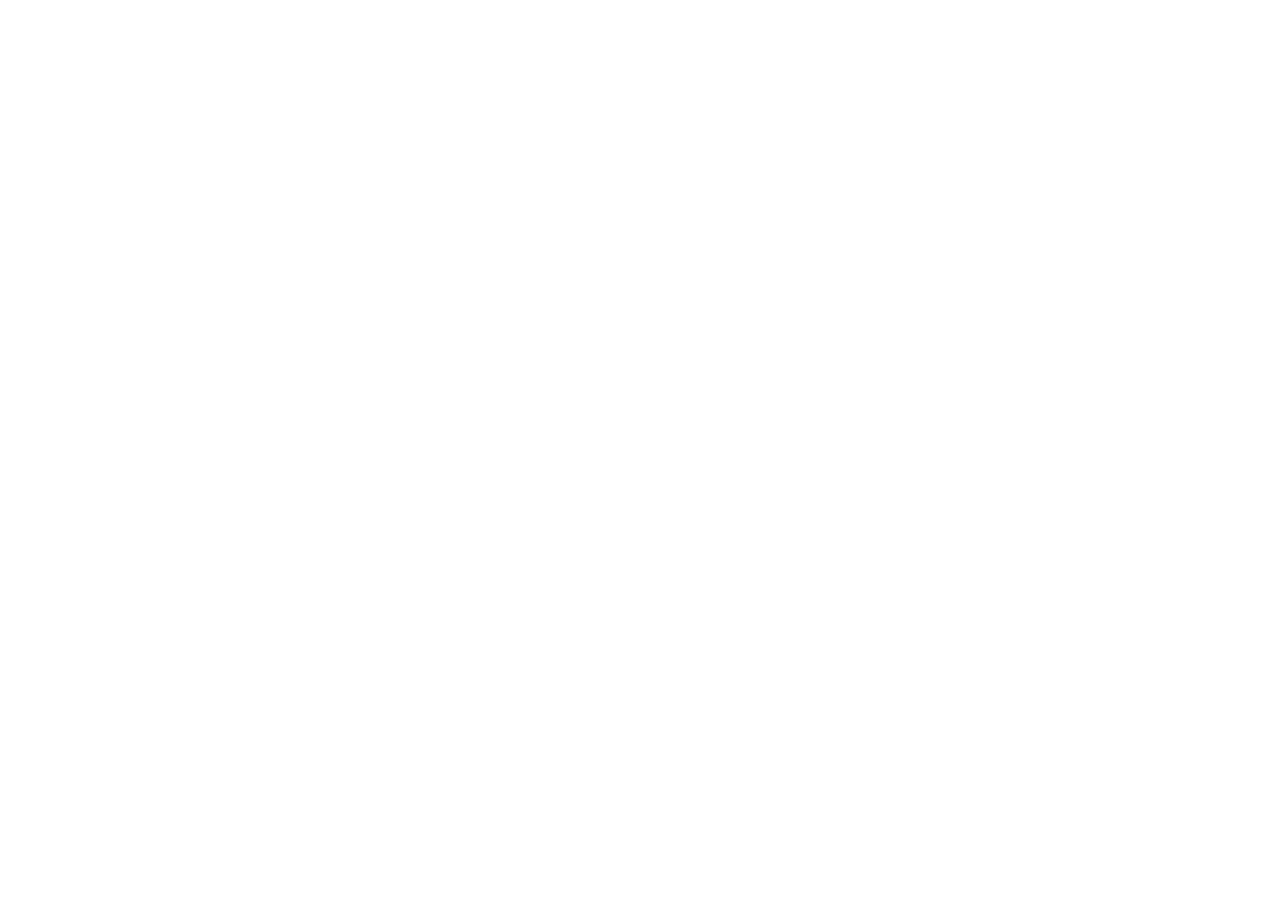
==== index.html @ 44aef46e "Inizializzazione file e img, creata struttura HTML e CSS con link" ====
<!DOCTYPE html>
<html lang="it">
<head>
    <meta charset="UTF-8">
    <meta http-equiv="X-UA-Compatible" content="IE=edge">
    <meta name="viewport" content="width=device-width, initial-scale=1.0">
    <title>Boolando</title>
    <link rel="stylesheet" href="style.css">
</head>
<body>
    <section>
        <div>
            
        </div>
    </section>
</body>
</html>
---- style.css ----
/* reset */
* {
    box-sizing: border-box;
    margin: 0;
    padding: 0;
  }
  /* commons */
  body{
      background-color:#ffffff;
  }
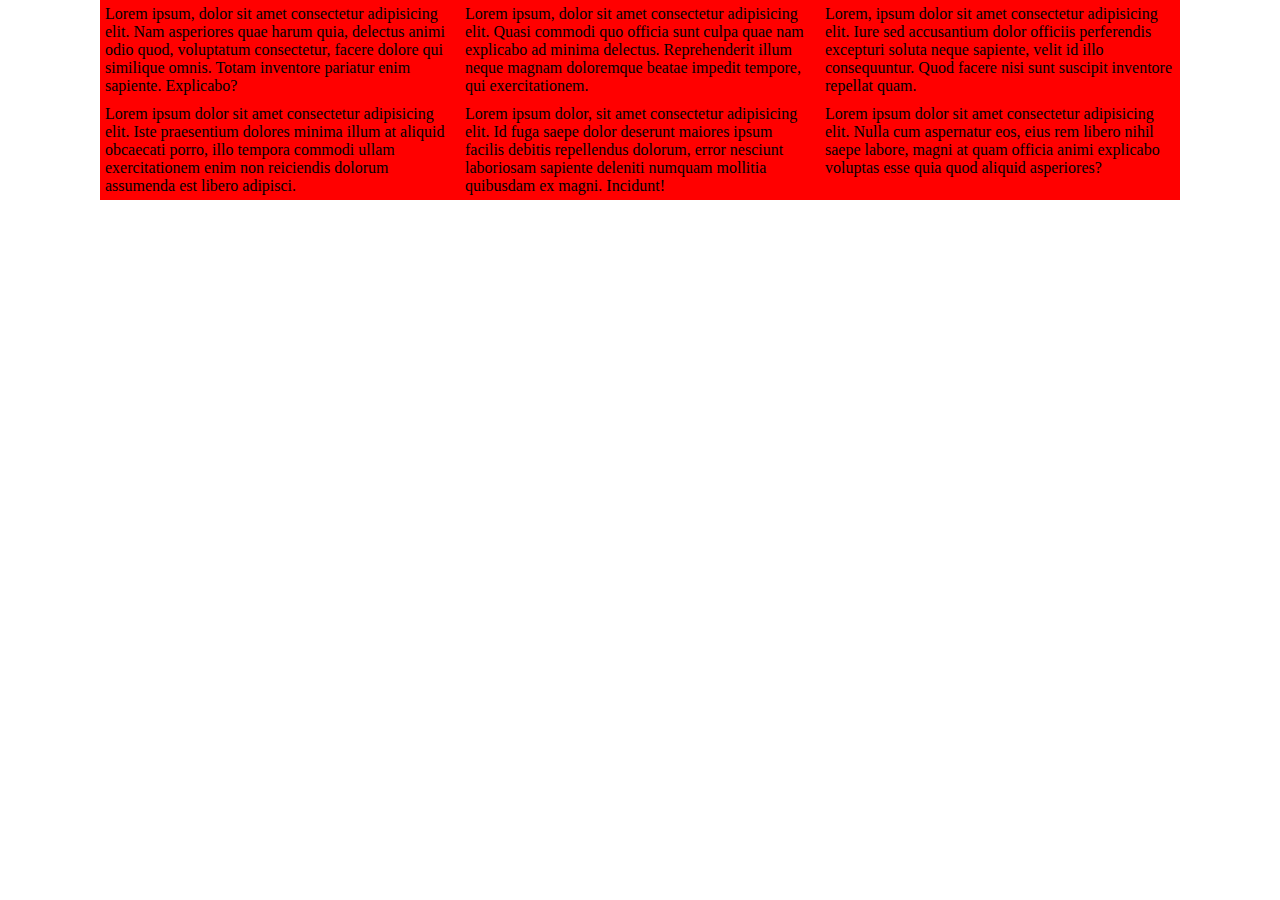
==== commit 94bc2809: "Divisione in blocchi e utilizzo flex per dividere le celle" ====
--- a/index.html
+++ b/index.html
@@ -9,8 +9,27 @@
 </head>
 <body>
     <section>
-        <div>
-            
+        <div class="container">
+            <div class="flex-container">
+                <div class="box">
+                    <div class="product">Lorem ipsum, dolor sit amet consectetur adipisicing elit. Nam asperiores quae harum quia, delectus animi odio quod, voluptatum consectetur, facere dolore qui similique omnis. Totam inventore pariatur enim sapiente. Explicabo?</div>
+                </div>
+                <div class="box">
+                    <div class="product">Lorem ipsum, dolor sit amet consectetur adipisicing elit. Quasi commodi quo officia sunt culpa quae nam explicabo ad minima delectus. Reprehenderit illum neque magnam doloremque beatae impedit tempore, qui exercitationem.</div>
+                </div>
+                <div class="box">
+                    <div class="product">Lorem, ipsum dolor sit amet consectetur adipisicing elit. Iure sed accusantium dolor officiis perferendis excepturi soluta neque sapiente, velit id illo consequuntur. Quod facere nisi sunt suscipit inventore repellat quam.</div>
+                </div>
+                <div class="box">
+                    <div class="product">Lorem ipsum dolor sit amet consectetur adipisicing elit. Iste praesentium dolores minima illum at aliquid obcaecati porro, illo tempora commodi ullam exercitationem enim non reiciendis dolorum assumenda est libero adipisci.</div>
+                </div>
+                <div class="box">
+                    <div class="product">Lorem ipsum dolor, sit amet consectetur adipisicing elit. Id fuga saepe dolor deserunt maiores ipsum facilis debitis repellendus dolorum, error nesciunt laboriosam sapiente deleniti numquam mollitia quibusdam ex magni. Incidunt!</div>
+                </div>
+                <div class="box">
+                    <div class="product">Lorem ipsum dolor sit amet consectetur adipisicing elit. Nulla cum aspernatur eos, eius rem libero nihil saepe labore, magni at quam officia animi explicabo voluptas esse quia quod aliquid asperiores?</div>
+                </div>
+            </div>
         </div>
     </section>
 </body>
--- a/style.css
+++ b/style.css
@@ -1,10 +1,26 @@
 /* reset */
 * {
-    box-sizing: border-box;
-    margin: 0;
-    padding: 0;
-  }
-  /* commons */
-  body{
-      background-color:#ffffff;
-  }+  box-sizing: border-box;
+  margin: 0;
+  padding: 0;
+}
+/* commons */
+body {
+  background-color: #ffffff;
+}
+
+/* layout */
+.container {
+  max-width: 1100px;
+  margin: 0 auto;
+  padding: 0 10px;
+}
+.flex-container {
+  display: flex;
+  flex-wrap: wrap;
+}
+.box {
+  background-color: red; /* da eliminare, solo per visualizzazione */
+  width: calc(100% / 3);
+  padding: 5px;
+}
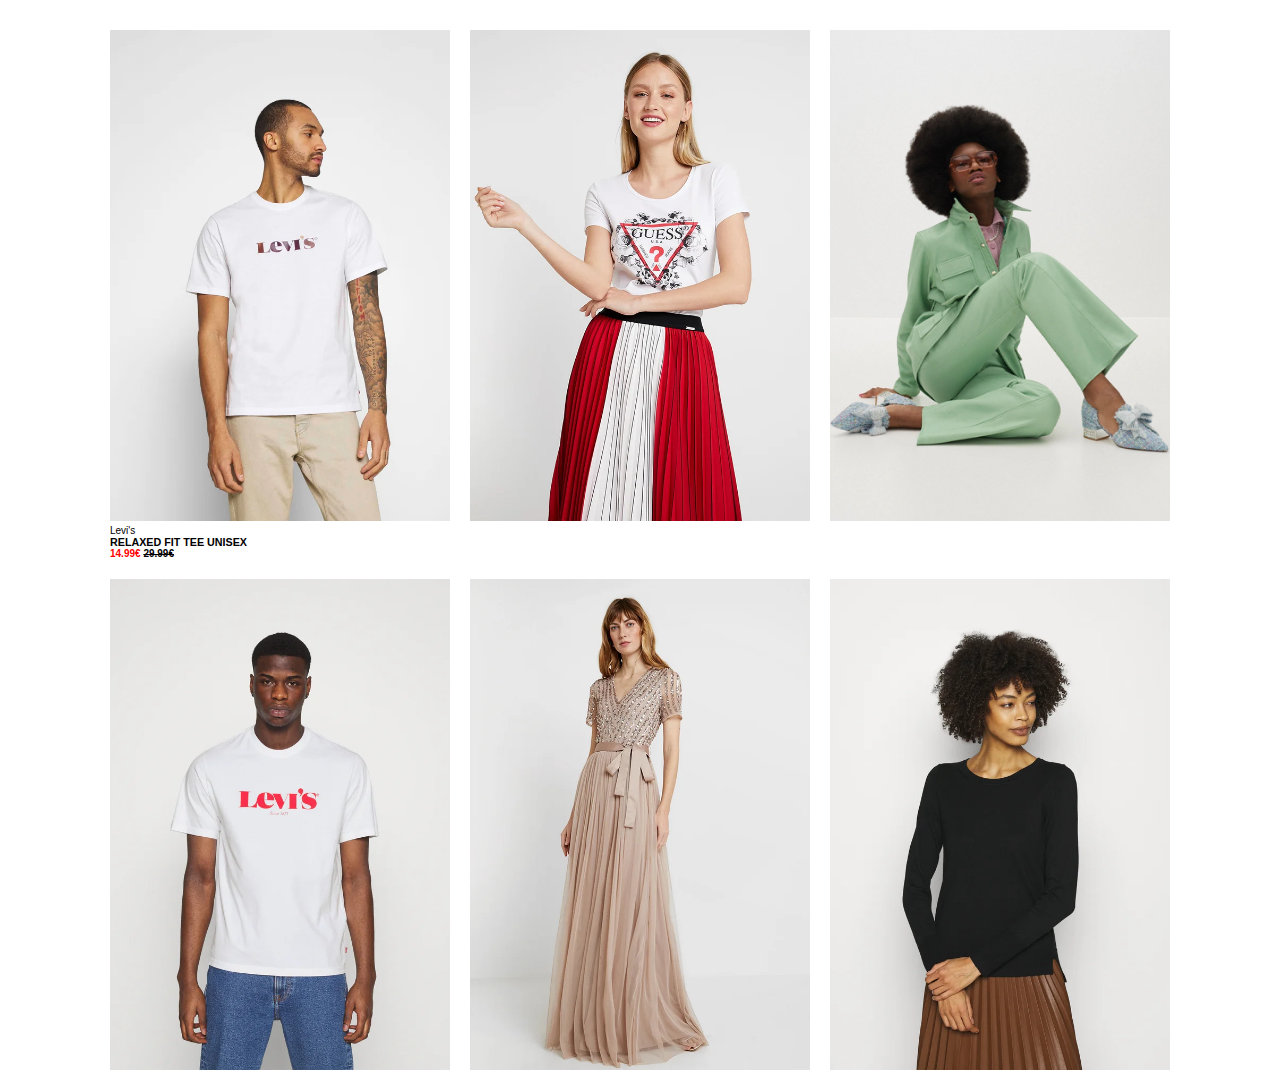
==== commit e8fbdc3f: "Creata prima descrizione prodotto" ====
--- a/index.html
+++ b/index.html
@@ -1,36 +1,46 @@
 <!DOCTYPE html>
 <html lang="it">
-<head>
-    <meta charset="UTF-8">
-    <meta http-equiv="X-UA-Compatible" content="IE=edge">
-    <meta name="viewport" content="width=device-width, initial-scale=1.0">
+  <head>
+    <meta charset="UTF-8" />
+    <meta http-equiv="X-UA-Compatible" content="IE=edge" />
+    <meta name="viewport" content="width=device-width, initial-scale=1.0" />
     <title>Boolando</title>
-    <link rel="stylesheet" href="style.css">
-</head>
-<body>
+    <link rel="stylesheet" href="style.css" />
+  </head>
+  <body>
     <section>
-        <div class="container">
-            <div class="flex-container">
-                <div class="box">
-                    <div class="product">Lorem ipsum, dolor sit amet consectetur adipisicing elit. Nam asperiores quae harum quia, delectus animi odio quod, voluptatum consectetur, facere dolore qui similique omnis. Totam inventore pariatur enim sapiente. Explicabo?</div>
-                </div>
-                <div class="box">
-                    <div class="product">Lorem ipsum, dolor sit amet consectetur adipisicing elit. Quasi commodi quo officia sunt culpa quae nam explicabo ad minima delectus. Reprehenderit illum neque magnam doloremque beatae impedit tempore, qui exercitationem.</div>
-                </div>
-                <div class="box">
-                    <div class="product">Lorem, ipsum dolor sit amet consectetur adipisicing elit. Iure sed accusantium dolor officiis perferendis excepturi soluta neque sapiente, velit id illo consequuntur. Quod facere nisi sunt suscipit inventore repellat quam.</div>
-                </div>
-                <div class="box">
-                    <div class="product">Lorem ipsum dolor sit amet consectetur adipisicing elit. Iste praesentium dolores minima illum at aliquid obcaecati porro, illo tempora commodi ullam exercitationem enim non reiciendis dolorum assumenda est libero adipisci.</div>
-                </div>
-                <div class="box">
-                    <div class="product">Lorem ipsum dolor, sit amet consectetur adipisicing elit. Id fuga saepe dolor deserunt maiores ipsum facilis debitis repellendus dolorum, error nesciunt laboriosam sapiente deleniti numquam mollitia quibusdam ex magni. Incidunt!</div>
-                </div>
-                <div class="box">
-                    <div class="product">Lorem ipsum dolor sit amet consectetur adipisicing elit. Nulla cum aspernatur eos, eius rem libero nihil saepe labore, magni at quam officia animi explicabo voluptas esse quia quod aliquid asperiores?</div>
-                </div>
+      <div class="container">
+        <div class="flex-container">
+          <div class="box">
+            <div class="product"><img src="img/1.webp" alt="" />
+                <p>Levi's</p>
+                <h6>RELAXED FIT TEE UNISEX</h6>
+                <p><span class="red-txt">14.99€</span> <span class="deleted-txt"> 29.99€</span></p>
             </div>
+          </div>
+          <div class="box">
+            <div class="product"><img src="img/2.webp" alt="" /></div>
+          </div>
+          <div class="box">
+            <div class="product"><img src="img/3.webp" alt="" /></div>
+          </div>
+          <div class="box">
+            <div class="product">
+              <img src="img/4.webp" alt="" />
+            </div>
+          </div>
+          <div class="box">
+            <div class="product">
+              <img src="img/5.webp" alt="" />
+            </div>
+          </div>
+          <div class="box">
+            <div class="product">
+              <img src="img/6.webp" alt="" />
+            </div>
+          </div>
         </div>
+      </div>
     </section>
-</body>
-</html>+  </body>
+</html>
--- a/style.css
+++ b/style.css
@@ -7,6 +7,23 @@
 /* commons */
 body {
   background-color: #ffffff;
+  font-family: -apple-system, BlinkMacSystemFont, 'Segoe UI', Roboto, Oxygen, Ubuntu, Cantarell, 'Open Sans', 'Helvetica Neue', sans-serif;
+}
+p{
+ font-size: 10px;
+
+}
+img {
+  width: 100%;
+}
+.red-txt{
+    color: red;
+}
+.deleted-txt{
+    text-decoration:line-through;
+}
+span{
+    font-weight: bolder;
 }
 
 /* layout */
@@ -18,9 +35,10 @@
 .flex-container {
   display: flex;
   flex-wrap: wrap;
+  margin-top: 20px;
 }
 .box {
-  background-color: red; /* da eliminare, solo per visualizzazione */
   width: calc(100% / 3);
-  padding: 5px;
+  padding: 10px;
 }
+
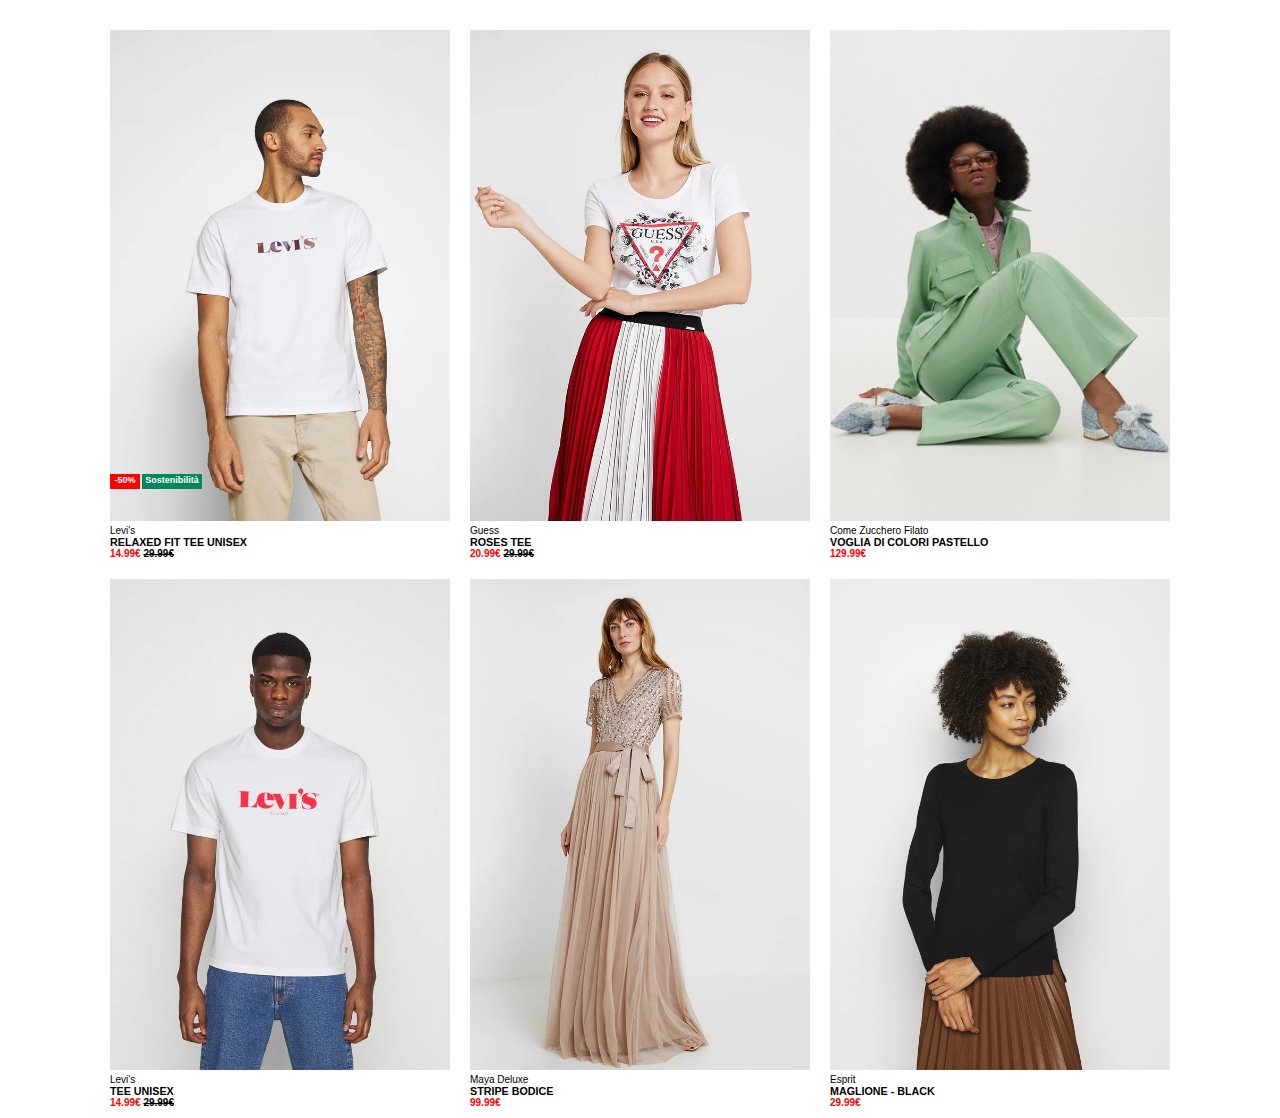
==== commit ad0320d1: "Create tutte le descrizioni e aggiunti i badge al CSS e HTML al primo prodotto" ====
--- a/index.html
+++ b/index.html
@@ -16,27 +16,47 @@
                 <p>Levi's</p>
                 <h6>RELAXED FIT TEE UNISEX</h6>
                 <p><span class="red-txt">14.99€</span> <span class="deleted-txt"> 29.99€</span></p>
+                <span class="discount"> -50&percnt; </span>
+                <span class="sosten"> Sostenibilità</span>
             </div>
           </div>
           <div class="box">
-            <div class="product"><img src="img/2.webp" alt="" /></div>
+            <div class="product"><img src="img/2.webp" alt="" />
+                <p>Guess</p>
+                <h6>ROSES TEE</h6>
+                <p><span class="red-txt">20.99€</span> <span class="deleted-txt"> 29.99€</span></p>
+                
+            </div>
           </div>
           <div class="box">
-            <div class="product"><img src="img/3.webp" alt="" /></div>
+            <div class="product"><img src="img/3.webp" alt="" />
+                <p>Come Zucchero Filato</p>
+                <h6>VOGLIA DI COLORI PASTELLO</h6>
+                <p><span class="red-txt">129.99€</span></p>
+            </div>
           </div>
           <div class="box">
             <div class="product">
               <img src="img/4.webp" alt="" />
+              <p>Levi's</p>
+                <h6>TEE UNISEX</h6>
+                <p><span class="red-txt">14.99€</span> <span class="deleted-txt"> 29.99€</span></p>
             </div>
           </div>
           <div class="box">
             <div class="product">
               <img src="img/5.webp" alt="" />
+              <p>Maya Deluxe</p>
+                <h6>STRIPE BODICE</h6>
+                <p><span class="red-txt">99.99€</span></p>
             </div>
           </div>
           <div class="box">
             <div class="product">
               <img src="img/6.webp" alt="" />
+              <p>Esprit</p>
+                <h6>MAGLIONE - BLACK</h6>
+                <p><span class="red-txt">29.99€</span></span></p>
             </div>
           </div>
         </div>
--- a/style.css
+++ b/style.css
@@ -25,6 +25,29 @@
 span{
     font-weight: bolder;
 }
+.discount{
+    background-color: red;
+    color: white;
+    position: absolute;
+    bottom: 80px;
+    font-size:9px;
+    text-align: center;
+    border: 1px solid red;
+    width: 30px;
+    height: 15px;
+}
+.sosten{
+    background-color: #00875a;
+    color: white;
+    position: absolute;
+    bottom: 80px;
+    left: 42px;
+    font-size: 9px;
+    text-align: center;
+    border: 1px solid #00875a;
+    width: 60px;
+    height: 15px;
+}
 
 /* layout */
 .container {
@@ -40,5 +63,7 @@
 .box {
   width: calc(100% / 3);
   padding: 10px;
+  position: relative
 }
 
+
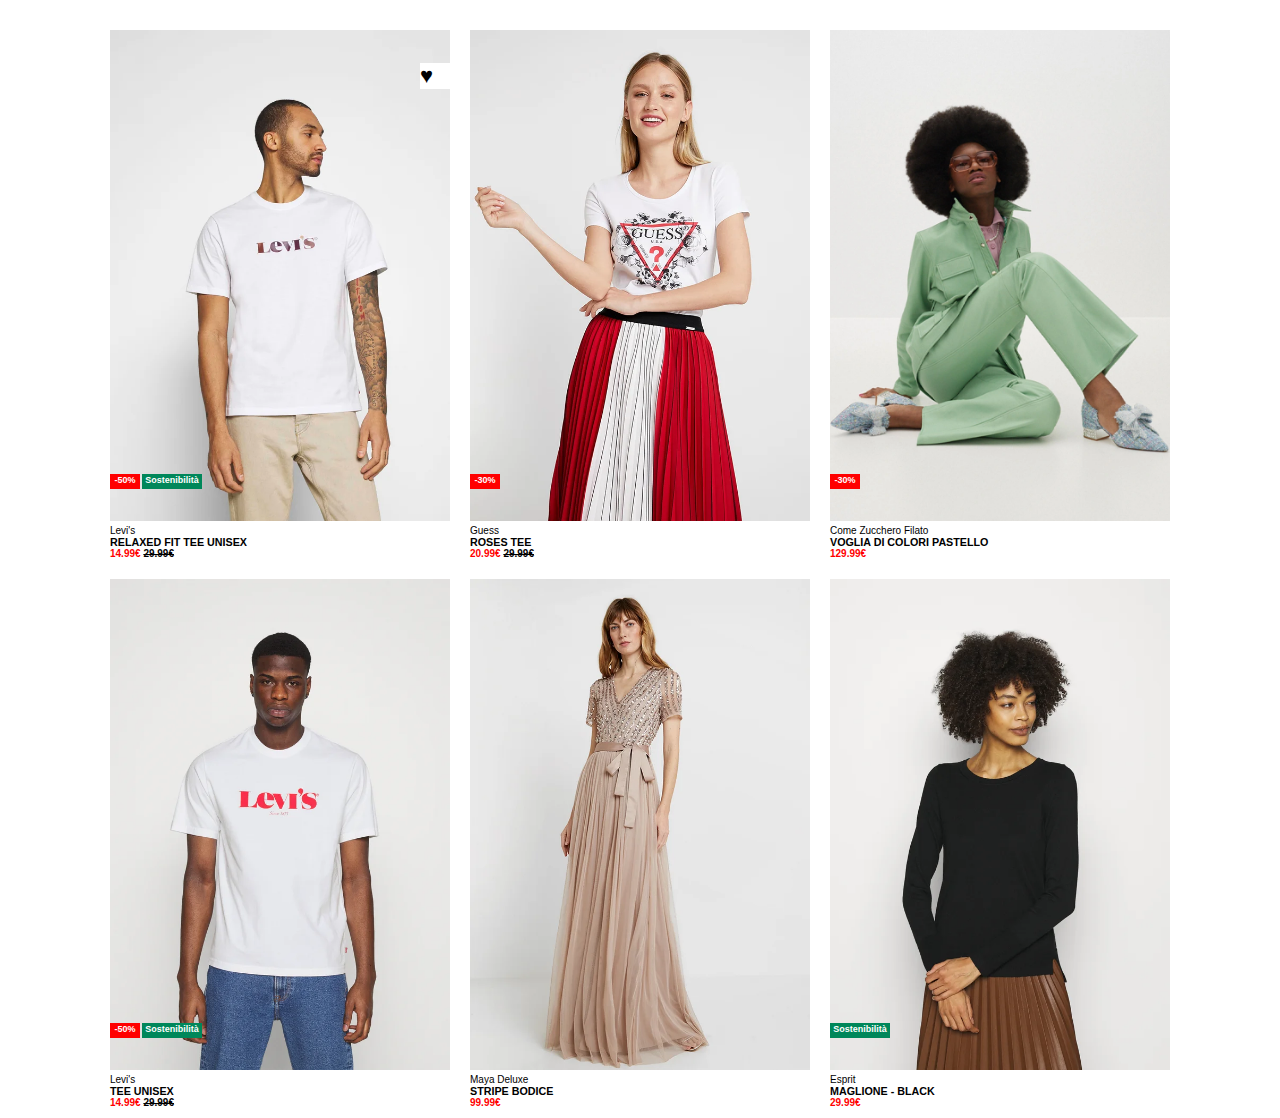
==== commit 10850e76: "Terminata parte badge e inizializzata sezione cuore" ====
--- a/index.html
+++ b/index.html
@@ -18,6 +18,8 @@
                 <p><span class="red-txt">14.99€</span> <span class="deleted-txt"> 29.99€</span></p>
                 <span class="discount"> -50&percnt; </span>
                 <span class="sosten"> Sostenibilità</span>
+                <div><span class="heart">&hearts;</span></div>
+                
             </div>
           </div>
           <div class="box">
@@ -25,6 +27,7 @@
                 <p>Guess</p>
                 <h6>ROSES TEE</h6>
                 <p><span class="red-txt">20.99€</span> <span class="deleted-txt"> 29.99€</span></p>
+                <span class="discount"> -30&percnt; </span>
                 
             </div>
           </div>
@@ -33,6 +36,7 @@
                 <p>Come Zucchero Filato</p>
                 <h6>VOGLIA DI COLORI PASTELLO</h6>
                 <p><span class="red-txt">129.99€</span></p>
+                <span class="discount"> -30&percnt; </span>
             </div>
           </div>
           <div class="box">
@@ -41,6 +45,8 @@
               <p>Levi's</p>
                 <h6>TEE UNISEX</h6>
                 <p><span class="red-txt">14.99€</span> <span class="deleted-txt"> 29.99€</span></p>
+                <span class="discount"> -50&percnt; </span>
+                <span class="sosten"> Sostenibilità</span>
             </div>
           </div>
           <div class="box">
@@ -57,6 +63,7 @@
               <p>Esprit</p>
                 <h6>MAGLIONE - BLACK</h6>
                 <p><span class="red-txt">29.99€</span></span></p>
+                <span class="sosten onebadge"> Sostenibilità</span>
             </div>
           </div>
         </div>
--- a/style.css
+++ b/style.css
@@ -7,46 +7,63 @@
 /* commons */
 body {
   background-color: #ffffff;
-  font-family: -apple-system, BlinkMacSystemFont, 'Segoe UI', Roboto, Oxygen, Ubuntu, Cantarell, 'Open Sans', 'Helvetica Neue', sans-serif;
+  font-family: -apple-system, BlinkMacSystemFont, "Segoe UI", Roboto, Oxygen,
+    Ubuntu, Cantarell, "Open Sans", "Helvetica Neue", sans-serif;
 }
-p{
- font-size: 10px;
-
+p {
+  font-size: 10px;
 }
 img {
   width: 100%;
 }
-.red-txt{
+.red-txt {
+  color: red;
+}
+.deleted-txt {
+  text-decoration: line-through;
+}
+span {
+  font-weight: bolder;
+}
+.discount {
+  background-color: red;
+  color: white;
+  position: absolute;
+  bottom: 80px;
+  font-size: 9px;
+  text-align: center;
+  border: 1px solid red;
+  width: 30px;
+  height: 15px;
+}
+.sosten {
+  background-color: #00875a;
+  color: white;
+  position: absolute;
+  bottom: 80px;
+  left: 42px;
+  font-size: 9px;
+  text-align: center;
+  border: 1px solid #00875a;
+  width: 60px;
+  height: 15px;
+}
+.onebadge{
+    left: 10px;
+}
+.heart{
+    color: black;
+    background-color: white;
+    cursor: pointer;
+    position: absolute;
+    bottom: 480px;
+    left: 320px;
+    width: 100%;
+    height: %;
+    font-size: 22px; 
+}
+.heart:hover{
     color: red;
-}
-.deleted-txt{
-    text-decoration:line-through;
-}
-span{
-    font-weight: bolder;
-}
-.discount{
-    background-color: red;
-    color: white;
-    position: absolute;
-    bottom: 80px;
-    font-size:9px;
-    text-align: center;
-    border: 1px solid red;
-    width: 30px;
-    height: 15px;
-}
-.sosten{
-    background-color: #00875a;
-    color: white;
-    position: absolute;
-    bottom: 80px;
-    left: 42px;
-    font-size: 9px;
-    text-align: center;
-    border: 1px solid #00875a;
-    width: 60px;
-    height: 15px;
 }
 
 /* layout */
@@ -63,7 +80,5 @@
 .box {
   width: calc(100% / 3);
   padding: 10px;
-  position: relative
+  position: relative;
 }
-
-
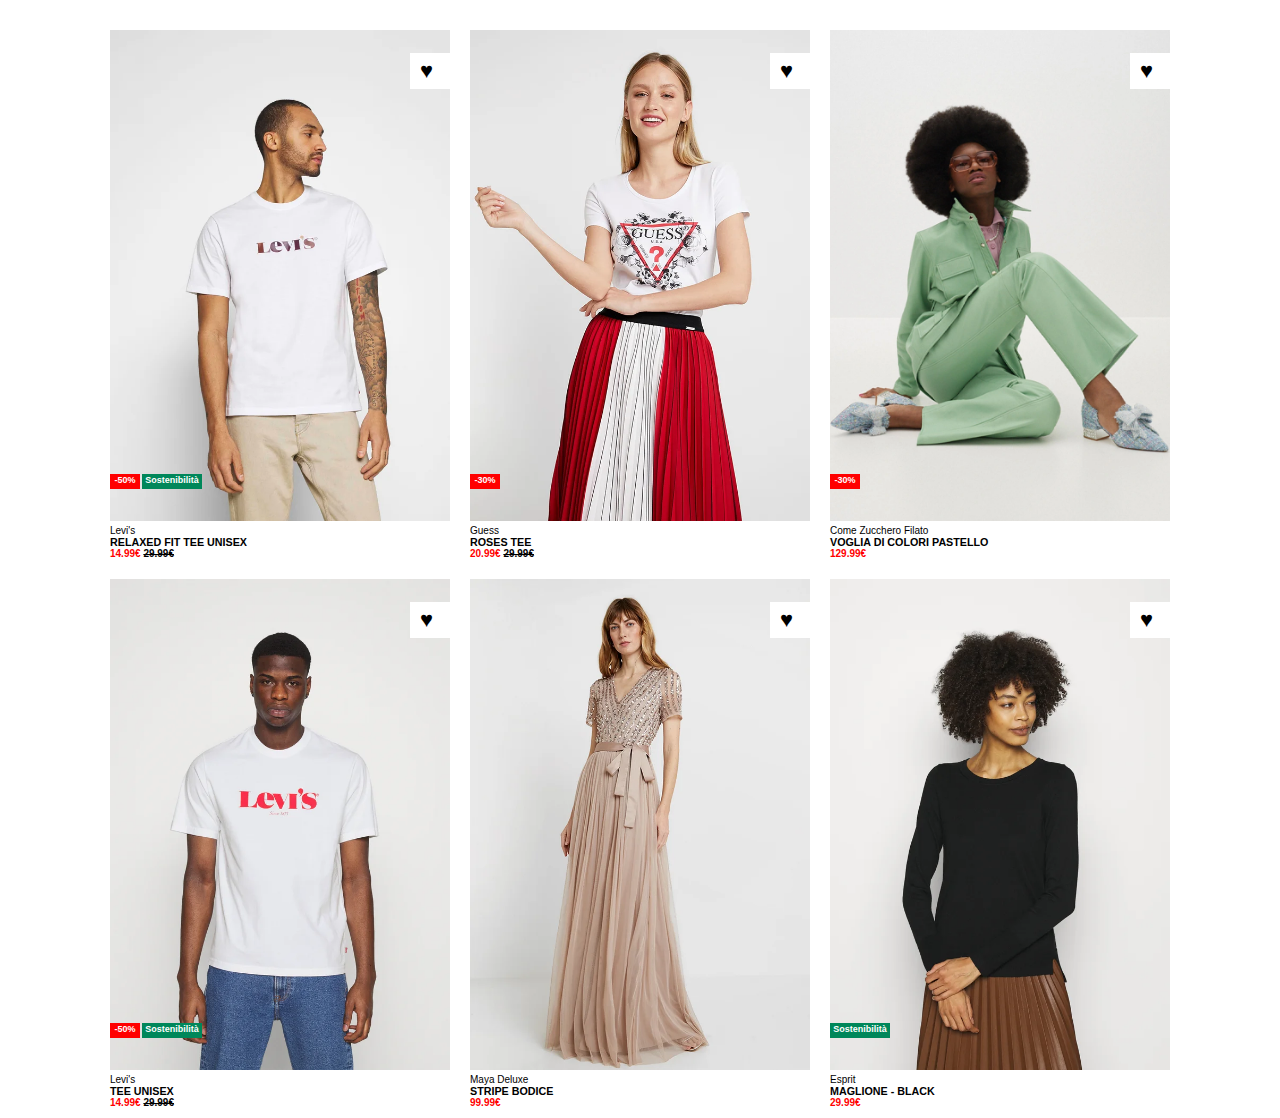
==== commit 3b250381: "Terminata sezione cuori e sistemato HTML con validator e iddentazione, termine esercizio principale." ====
--- a/index.html
+++ b/index.html
@@ -12,58 +12,73 @@
       <div class="container">
         <div class="flex-container">
           <div class="box">
-            <div class="product"><img src="img/1.webp" alt="" />
-                <p>Levi's</p>
-                <h6>RELAXED FIT TEE UNISEX</h6>
-                <p><span class="red-txt">14.99€</span> <span class="deleted-txt"> 29.99€</span></p>
-                <span class="discount"> -50&percnt; </span>
-                <span class="sosten"> Sostenibilità</span>
-                <div><span class="heart">&hearts;</span></div>
-                
+            <div class="product">
+              <img src="img/1.webp" alt="" />
+              <p>Levi's</p>
+              <h6>RELAXED FIT TEE UNISEX</h6>
+              <p>
+                <span class="red-txt">14.99€</span>
+                <span class="deleted-txt"> 29.99€</span>
+              </p>
+              <span class="discount"> -50&percnt; </span>
+              <span class="sosten"> Sostenibilità</span>
+              <span class="heart">&hearts;</span>
             </div>
           </div>
           <div class="box">
-            <div class="product"><img src="img/2.webp" alt="" />
-                <p>Guess</p>
-                <h6>ROSES TEE</h6>
-                <p><span class="red-txt">20.99€</span> <span class="deleted-txt"> 29.99€</span></p>
-                <span class="discount"> -30&percnt; </span>
-                
+            <div class="product">
+              <img src="img/2.webp" alt="" />
+              <p>Guess</p>
+              <h6>ROSES TEE</h6>
+              <p>
+                <span class="red-txt">20.99€</span>
+                <span class="deleted-txt"> 29.99€</span>
+              </p>
+              <span class="discount"> -30&percnt; </span>
+              <span class="heart">&hearts;</span>
             </div>
           </div>
           <div class="box">
-            <div class="product"><img src="img/3.webp" alt="" />
-                <p>Come Zucchero Filato</p>
-                <h6>VOGLIA DI COLORI PASTELLO</h6>
-                <p><span class="red-txt">129.99€</span></p>
-                <span class="discount"> -30&percnt; </span>
+            <div class="product">
+              <img src="img/3.webp" alt="" />
+              <p>Come Zucchero Filato</p>
+              <h6>VOGLIA DI COLORI PASTELLO</h6>
+              <p><span class="red-txt">129.99€</span></p>
+              <span class="discount"> -30&percnt; </span>
+              <span class="heart">&hearts;</span>
             </div>
           </div>
           <div class="box">
             <div class="product">
               <img src="img/4.webp" alt="" />
               <p>Levi's</p>
-                <h6>TEE UNISEX</h6>
-                <p><span class="red-txt">14.99€</span> <span class="deleted-txt"> 29.99€</span></p>
-                <span class="discount"> -50&percnt; </span>
-                <span class="sosten"> Sostenibilità</span>
+              <h6>TEE UNISEX</h6>
+              <p>
+                <span class="red-txt">14.99€</span>
+                <span class="deleted-txt"> 29.99€</span>
+              </p>
+              <span class="discount"> -50&percnt; </span>
+              <span class="sosten"> Sostenibilità</span>
+              <span class="heart">&hearts;</span>
             </div>
           </div>
           <div class="box">
             <div class="product">
               <img src="img/5.webp" alt="" />
               <p>Maya Deluxe</p>
-                <h6>STRIPE BODICE</h6>
-                <p><span class="red-txt">99.99€</span></p>
+              <h6>STRIPE BODICE</h6>
+              <p><span class="red-txt">99.99€</span></p>
+              <span class="heart">&hearts;</span>
             </div>
           </div>
           <div class="box">
             <div class="product">
               <img src="img/6.webp" alt="" />
               <p>Esprit</p>
-                <h6>MAGLIONE - BLACK</h6>
-                <p><span class="red-txt">29.99€</span></span></p>
-                <span class="sosten onebadge"> Sostenibilità</span>
+              <h6>MAGLIONE - BLACK</h6>
+              <p><span class="red-txt">29.99€</span></p>
+              <span class="sosten onebadge"> Sostenibilità</span>
+              <span class="heart">&hearts;</span>
             </div>
           </div>
         </div>
--- a/style.css
+++ b/style.css
@@ -48,22 +48,25 @@
   width: 60px;
   height: 15px;
 }
-.onebadge{
-    left: 10px;
+.onebadge {
+  left: 10px;
 }
-.heart{
-    color: black;
-    background-color: white;
-    cursor: pointer;
-    position: absolute;
-    bottom: 480px;
-    left: 320px;
-    width: 100%;
-    height: %;
-    font-size: 22px; 
+.heart {
+  color: black;
+  background-color: white;
+  cursor: pointer;
+  position: absolute;
+  bottom: 480px;
+  left: 310px;
+  width: 100%;
+  font-size: 22px;
+  padding-left: 10px;
+  padding-right: 10px;
+  padding-top: 5px;
+  padding-bottom: 5px;
 }
-.heart:hover{
-    color: red;
+.heart:hover {
+  color: red;
 }
 
 /* layout */
